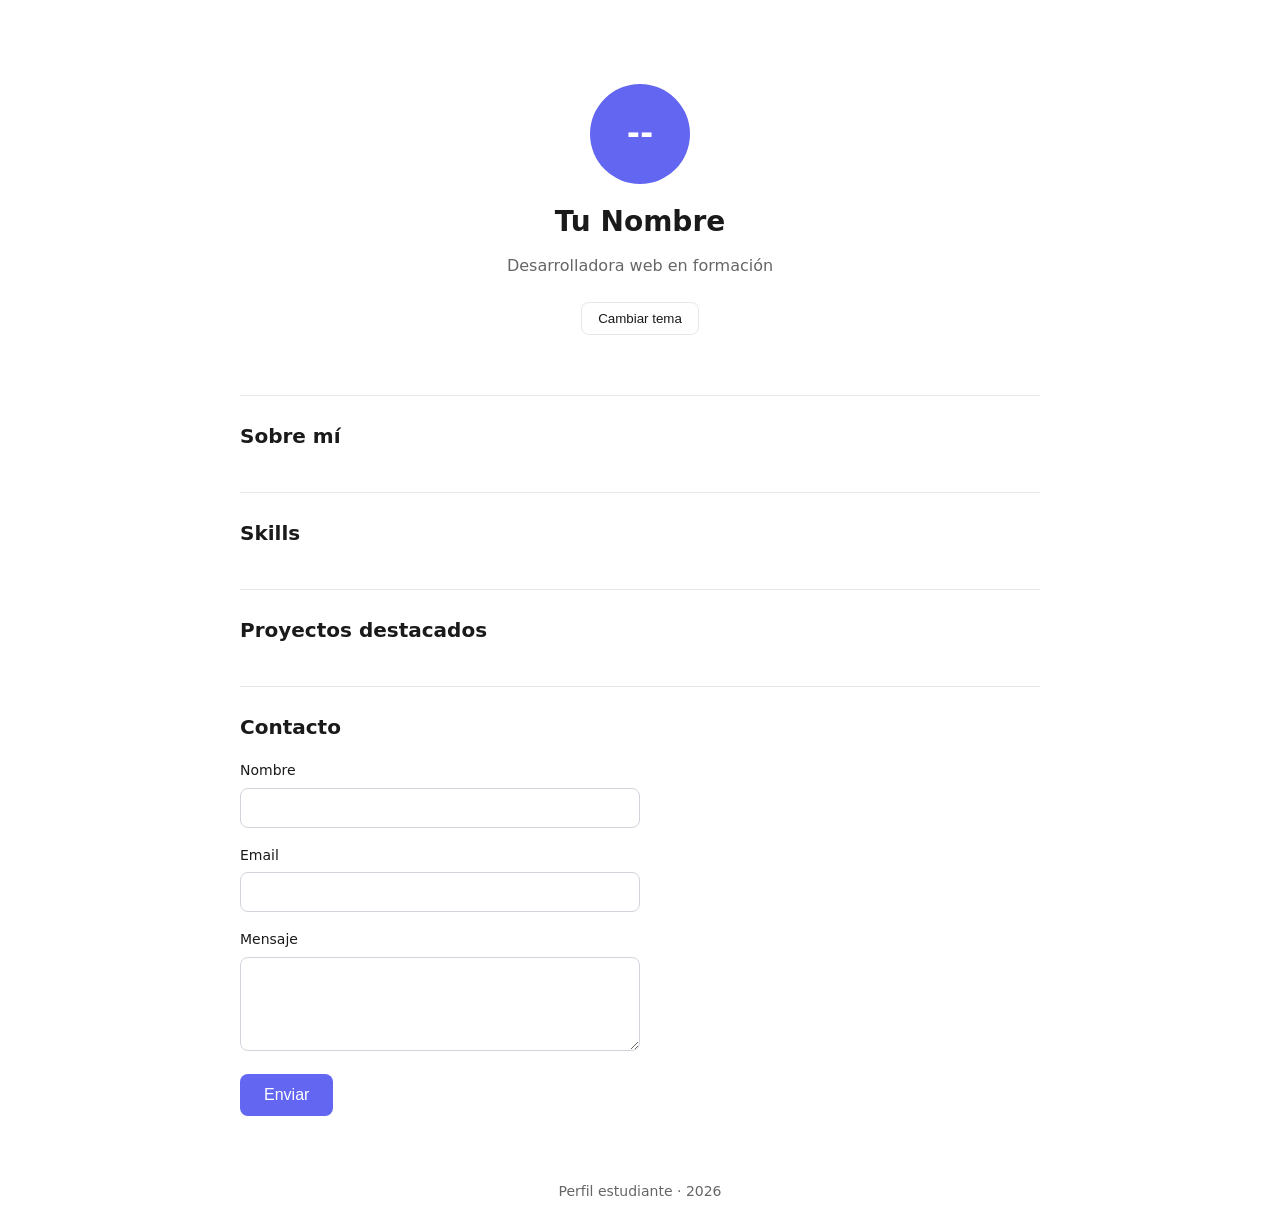
==== 1/index.html @ 9f33bd47 "Add initial HTML structure, CSS styles, and project specification for student profile" ====
<!DOCTYPE html>
<html lang="es">
<head>
    <meta charset="UTF-8">
    <meta name="viewport" content="width=device-width, initial-scale=1.0">
    <title>Mi Perfil</title>
    <link rel="stylesheet" href="styles.css">
</head>
<body>
    <header class="header">
        <div class="header__avatar" id="avatar">--</div>
        <h1 class="header__nombre">Tu Nombre</h1>
        <p class="header__titulo">Desarrolladora web en formación</p>
        <button class="btn-tema" id="btn-tema" aria-label="Cambiar tema">Cambiar tema</button>
    </header>

    <main class="main">
        <section class="seccion" id="sobre-mi">
            <h2 class="seccion__titulo">Sobre mí</h2>
            <div class="sobre-mi__contenido"></div>
        </section>

        <section class="seccion" id="skills">
            <h2 class="seccion__titulo">Skills</h2>
            <div class="skills__lista" id="skills-lista"></div>
        </section>

        <section class="seccion" id="proyectos">
            <h2 class="seccion__titulo">Proyectos destacados</h2>
            <div class="proyectos__grid" id="proyectos-grid"></div>
        </section>

        <section class="seccion" id="contacto">
            <h2 class="seccion__titulo">Contacto</h2>
            <form class="form-contacto" id="form-contacto">
                <div class="form-group">
                    <label for="nombre">Nombre</label>
                    <input type="text" id="nombre" name="nombre" required>
                </div>
                <div class="form-group">
                    <label for="email">Email</label>
                    <input type="email" id="email" name="email" required>
                </div>
                <div class="form-group">
                    <label for="mensaje">Mensaje</label>
                    <textarea id="mensaje" name="mensaje" rows="4" required></textarea>
                </div>
                <button type="submit" class="btn-enviar">Enviar</button>
            </form>
        </section>
    </main>

    <footer class="footer">
        <p>Perfil estudiante · 2026</p>
    </footer>

    <script src="app.js"></script>
</body>
</html>
---- 1/styles.css ----
/* ============================================
   CSS AVANZADO — GUÍA PEDAGÓGICA
   ============================================

   TEMAS CUBIERTOS:
   1. Variables CSS (Custom Properties)
   2. Selectores de atributos
   3. Flexbox y Grid
   4. Media queries y responsive
   5. Transiciones
   6. Pseudoclases (:hover, :focus)
   7. Box model y box-sizing
   8. Specificidad

   ============================================ */

/* --------------------------------------------
   1. VARIABLES CSS (Custom Properties)
   --------------------------------------------
   Las variables CSS permiten almacenar valores que se reutilizan en todo el archivo.
   Se definen con --nombre y se usan con var(--nombre).
   Beneficio: cambiar el tema completo cambiando solo los valores en :root.
*/
:root {
    /* Colores del tema claro */
    --color-fondo: #ffffff;
    --color-texto: #1a1a1a;
    --color-secundario: #666666;
    --color-acento: #6366f1;
    --color-acento-hover: #4f46e5;
    --color-borde: #e5e7eb;
    --color-card: #f9fafb;

    /* Inputs tienen fondo y borde separados para funcionar bien en ambos temas */
    --color-input-bg: #ffffff;
    --color-input-border: #d1d5db;

    /* Espaciado base (los múltiplos de 8px son estándar en diseño) */
    --espaciado: 16px;

    /* Sombras para dar profundidad */
    --sombra: 0 1px 3px rgba(0,0,0,0.1);
    --sombra-hover: 0 4px 6px rgba(0,0,0,0.1);

    /* Border radius unificado */
    --radio: 8px;

    /* Contenedor máximo para mantener legible el contenido */
    --max-width: 800px;
}

/* Selector de atributo: aplica estilos cuando body tiene data-tema="dark"
   Así podemos tener múltiples temas sin duplicar código */
[data-tema="dark"] {
    --color-fondo: #1a1a1a;
    --color-texto: #f3f4f6;
    --color-secundario: #9ca3af;
    --color-acento: #818cf8;
    --color-acento-hover: #6366f1;
    --color-borde: #374151;
    --color-card: #262626;
    --color-input-bg: #262626;
    --color-input-border: #4b5563;
}

/* --------------------------------------------
   2. RESET BÁSICO
   --------------------------------------------
   Diferentes navegadores aplican márgenes y paddings por defecto.
   El reset elimina estas inconsistencias para tener control total.
*/
* {
    margin: 0;
    padding: 0;
}

/* box-sizing: border-box significa que padding y border se incluyen
   en el width/height total. Sin esto, un div de 100px con padding de 10px
   mediría 120px de ancho, complicando los cálculos de layout. */
* {
    box-sizing: border-box;
}

/* --------------------------------------------
   3. ESTILOS BASE DEL BODY
   --------------------------------------------
   font-family: system-ui usa la fuente del sistema operativo (más rápida que descargar fuentes).
   -apple-system es para Safari en iOS/Mac.
*/
body {
    font-family: system-ui, -apple-system, sans-serif;
    background-color: var(--color-fondo);
    color: var(--color-texto);
    line-height: 1.6;
    padding: var(--espaciado);
}

/* --------------------------------------------
   4. LAYOUT DEL HEADER
   --------------------------------------------
   Centrar el contenido es común: margin: 0 auto con width o max-width.
   margin: 0 auto (vertical) (horizontal)
*/
.header {
    max-width: var(--max-width);
    margin: 0 auto;
    text-align: center;
    padding: 40px 0;
}

/* Avatar circular usando border-radius: 50%
   Flexbox para centrar el contenido (la inicial) dentro del círculo.
   display: flex activa flexbox en el contenedor.
   align-items: center centra verticalmente.
   justify-content: center centra horizontalmente.
*/
.header__avatar {
    width: 100px;
    height: 100px;
    background-color: var(--color-acento);
    color: #ffffff;
    border-radius: 50%;
    display: flex;
    align-items: center;
    justify-content: center;
    font-size: 2rem;
    font-weight: 700;
    margin: 0 auto 16px;
}

/* BEM naming: Bloque__Elemento--Modificador
   Esto evita conflictos de especificidad y hace el código predecible. */
.header__nombre {
    font-size: 1.75rem;
    margin-bottom: 8px;
}

.header__titulo {
    color: var(--color-secundario);
    margin-bottom: 24px;
}

/* --------------------------------------------
   5. BOTÓN CAMBIAR TEMA
   --------------------------------------------
   transition: declara qué propiedad cambia y cuánto tarda.
   Aquí: border-color cambia en 0.2 segundos con ease por defecto.
*/
.btn-tema {
    background: none;
    border: 1px solid var(--color-borde);
    color: var(--color-texto);
    padding: 8px 16px;
    border-radius: var(--radio);
    cursor: pointer;
    transition: border-color 0.2s;
}

/* Pseudoclase :hover: se activa cuando el usuario pasa el mouse */
.btn-tema:hover {
    border-color: var(--color-acento);
}

/* --------------------------------------------
   6. MAIN Y SECCIONES
   --------------------------------------------
   El main envuelve el contenido principal. Cada sección tiene un borde superior
   para separarlas visualmente (excepto la primera, visible por herencia del padre).
*/
.main {
    max-width: var(--max-width);
    margin: 0 auto;
}

.seccion {
    padding: 24px 0;
    border-top: 1px solid var(--color-borde);
}

.seccion__titulo {
    font-size: 1.25rem;
    margin-bottom: 16px;
}

/* --------------------------------------------
   7. SKILLS — CHIP STYLE
   --------------------------------------------
   display: flex con flex-wrap: wrap permite que los chips salten a nueva línea
   cuando no caben en el ancho disponible.
   gap: 8px define espacio uniforme entre chips (row y column).
*/
.skills__lista {
    display: flex;
    flex-wrap: wrap;
    gap: 8px;
}

.skill-chip {
    background-color: var(--color-card);
    border: 1px solid var(--color-borde);
    color: var(--color-texto);
    padding: 6px 14px;
    border-radius: 20px;
    font-size: 0.875rem;
}

/* --------------------------------------------
   8. PROYECTOS — GRID DE TARJETAS
   --------------------------------------------
   CSS Grid con gap para espaciado automático entre items.
   En mobile: una columna (default).
   En tablet/desktop: se overridhea con grid-template-columns.
*/
.proyectos__grid {
    display: grid;
    gap: 16px;
}

.tarjeta {
    background-color: var(--color-card);
    border: 1px solid var(--color-borde);
    border-radius: var(--radio);
    padding: 20px;
    /* Transición suave al hacer hover */
    transition: box-shadow 0.2s;
}

/* Elevación al pasar mouse sobre la tarjeta */
.tarjeta:hover {
    box-shadow: var(--sombra-hover);
}

.tarjeta__titulo {
    font-size: 1rem;
    margin-bottom: 8px;
}

.tarjeta__descripcion {
    color: var(--color-secundario);
    font-size: 0.875rem;
    margin-bottom: 12px;
}

/* Links sin subrayado por defecto, con hoverunderline */
.tarjeta__link {
    color: var(--color-acento);
    text-decoration: none;
    font-size: 0.875rem;
}

.tarjeta__link:hover {
    text-decoration: underline;
}

/* --------------------------------------------
   9. FORMULARIO DE CONTACTO
   --------------------------------------------
   Inputs de ancho completo (width: 100%).
   focus: outline: none + border-color para feedback visual sin outline default.
*/
.form-contacto {
    max-width: 400px;
}

.form-group {
    margin-bottom: 16px;
}

.form-group label {
    display: block;
    font-size: 0.875rem;
    margin-bottom: 6px;
}

/* Inputs y textareas comparten estilos (separador para múltiples selectores) */
.form-group input,
.form-group textarea {
    width: 100%;
    padding: 10px 12px;
    border: 1px solid var(--color-input-border);
    border-radius: var(--radio);
    background-color: var(--color-input-bg);
    color: var(--color-texto);
    font-size: 1rem;
}

/* :focus se activa al hacer click o tab a un input */
.form-group input:focus,
.form-group textarea:focus {
    outline: none;
    border-color: var(--color-acento);
}

/* Botón con color de acento que cambia al hover */
.btn-enviar {
    background-color: var(--color-acento);
    color: #ffffff;
    border: none;
    padding: 12px 24px;
    border-radius: var(--radio);
    cursor: pointer;
    font-size: 1rem;
    transition: background-color 0.2s;
}

.btn-enviar:hover {
    background-color: var(--color-acento-hover);
}

/* --------------------------------------------
   10. FOOTER
   -------------------------------------------- */
.footer {
    max-width: var(--max-width);
    margin: 40px auto 0;
    text-align: center;
    color: var(--color-secundario);
    font-size: 0.875rem;
}

/* --------------------------------------------
   11. MEDIA QUERIES — RESPONSIVE
   --------------------------------------------
   Mobile first: los estilos base son para móvil.
   Solo se añade código adicional para pantallas más grandes.

   @media (min-width: X) = "cuando la pantalla tenga AL MENOS X px de ancho"
   Esto es "min-width" no "max-width" porque estamos yendo de pequeño a grande.
*/
@media (min-width: 768px) {
    /* Tablet: 2 columnas de proyectos */
    .proyectos__grid {
        grid-template-columns: repeat(2, 1fr);
    }
}

@media (min-width: 1024px) {
    /* Desktop: aumentar espaciado base */
    :root {
        --espaciado: 24px;
    }

    .header {
        padding: 60px 0;
    }
}

/* --------------------------------------------
   CONCEPTOS CLAVE PARA RECORDAR
   --------------------------------------------

   1. VARIABLES: Cambian valores en un lugar, afectan a todo el documento.

   2. BEM: .bloque__elemento--modificador
      - Bloque: componente independiente (tarjeta)
      - Elemento: parte del bloque (tarjeta__titulo)
      - Modificador: variante del bloque (tarjeta--destacada)

   3. FLEXBOX: Para layouts de una dimensión (fila O columna).
      display: flex
      justify-content: eje principal
      align-items: eje secundario
      flex-wrap: wrap para multivínea

   4. GRID: Para layouts de dos dimensiones (filas Y columnas).
      display: grid
      grid-template-columns: repeat(n, 1fr)
      gap: Xpx

   5. MEDIA QUERIES: Mobile first = añadir complejidad al agrandar pantalla.
      @media (min-width: X) { }

   6. TRANSICIONES: Solo animan propiedades que cambian de valor.
      transition: propiedad duración;

   7. BOX-SIZING: border-box hace que padding/border se incluyan en el width.
      Aplicar a * {}
*/
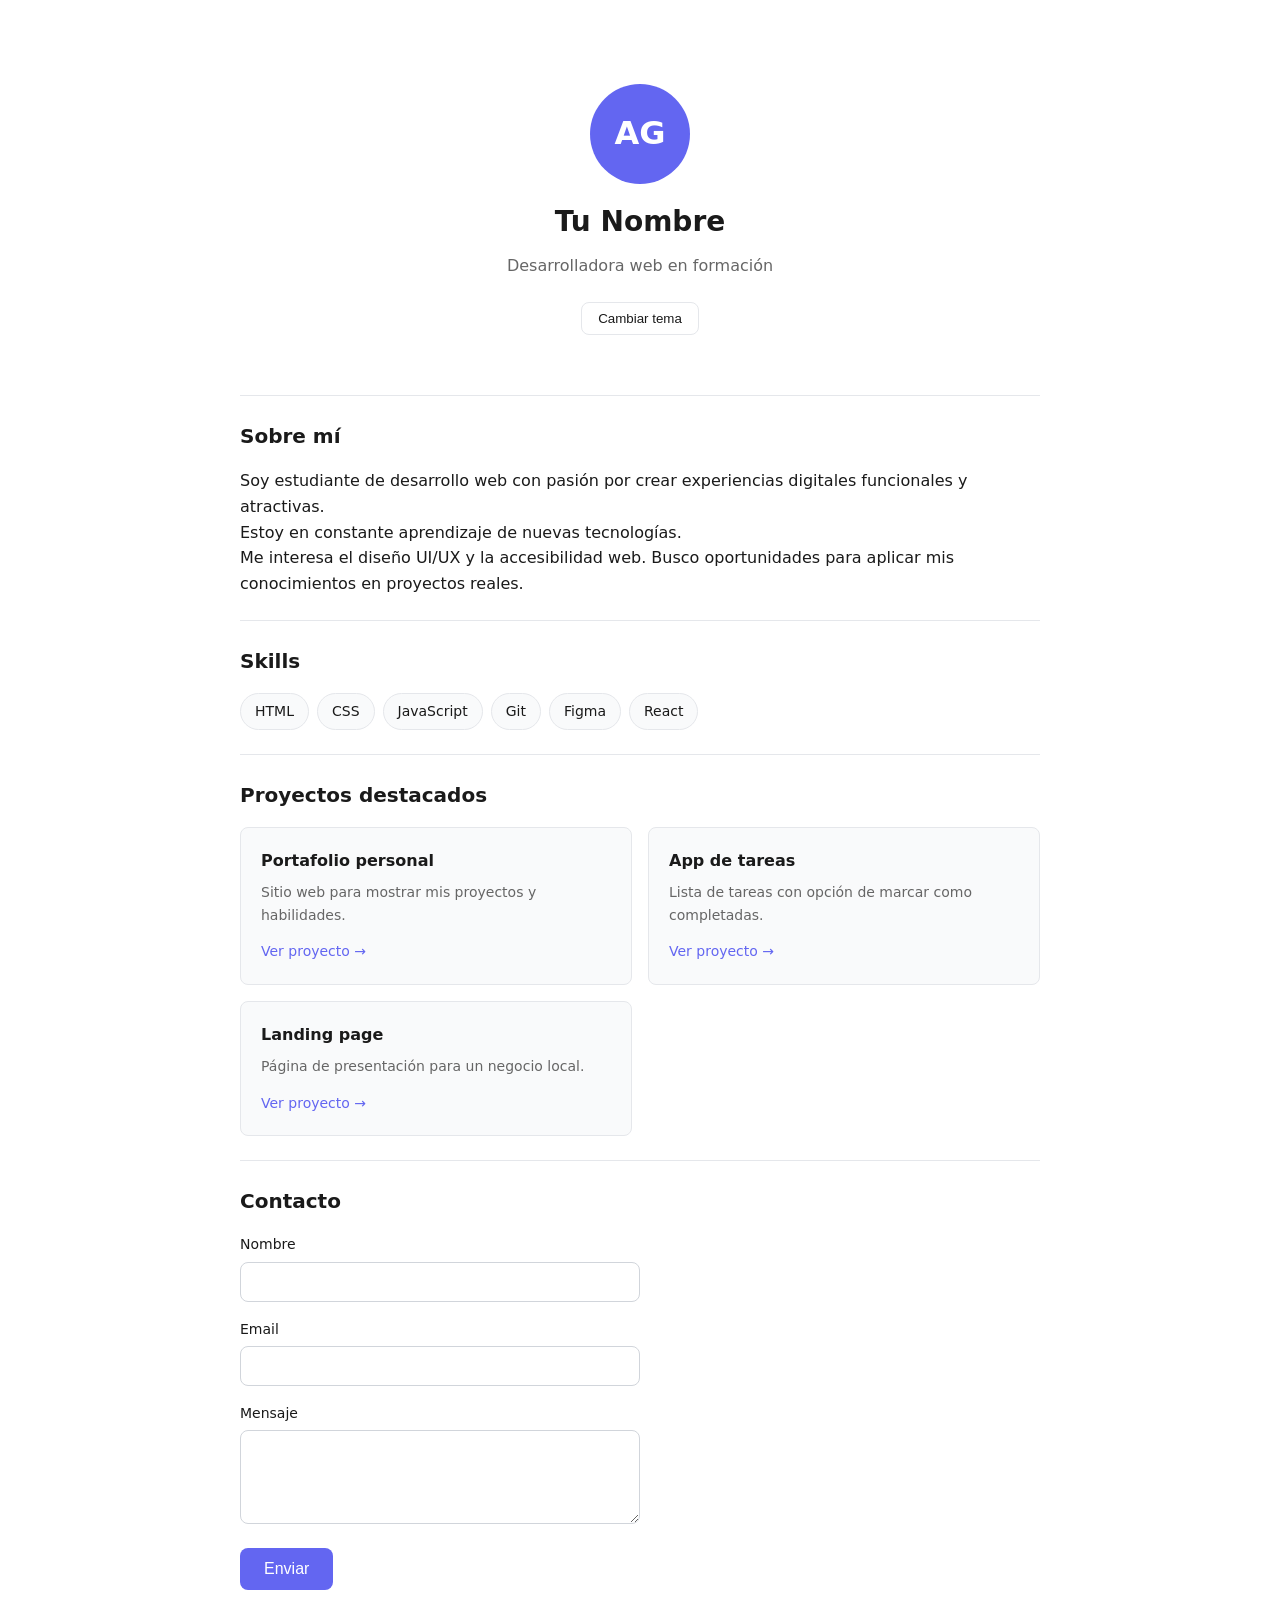
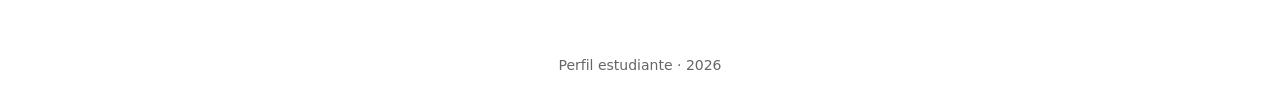
==== commit 34a730a2: "Cambio del titulo de la pagina principal" ====
--- a/1/index.html
+++ b/1/index.html
@@ -3,7 +3,7 @@
 <head>
     <meta charset="UTF-8">
     <meta name="viewport" content="width=device-width, initial-scale=1.0">
-    <title>Mi Perfil</title>
+    <title>Mi Perfil - Demo Git</title>
     <link rel="stylesheet" href="styles.css">
 </head>
 <body>
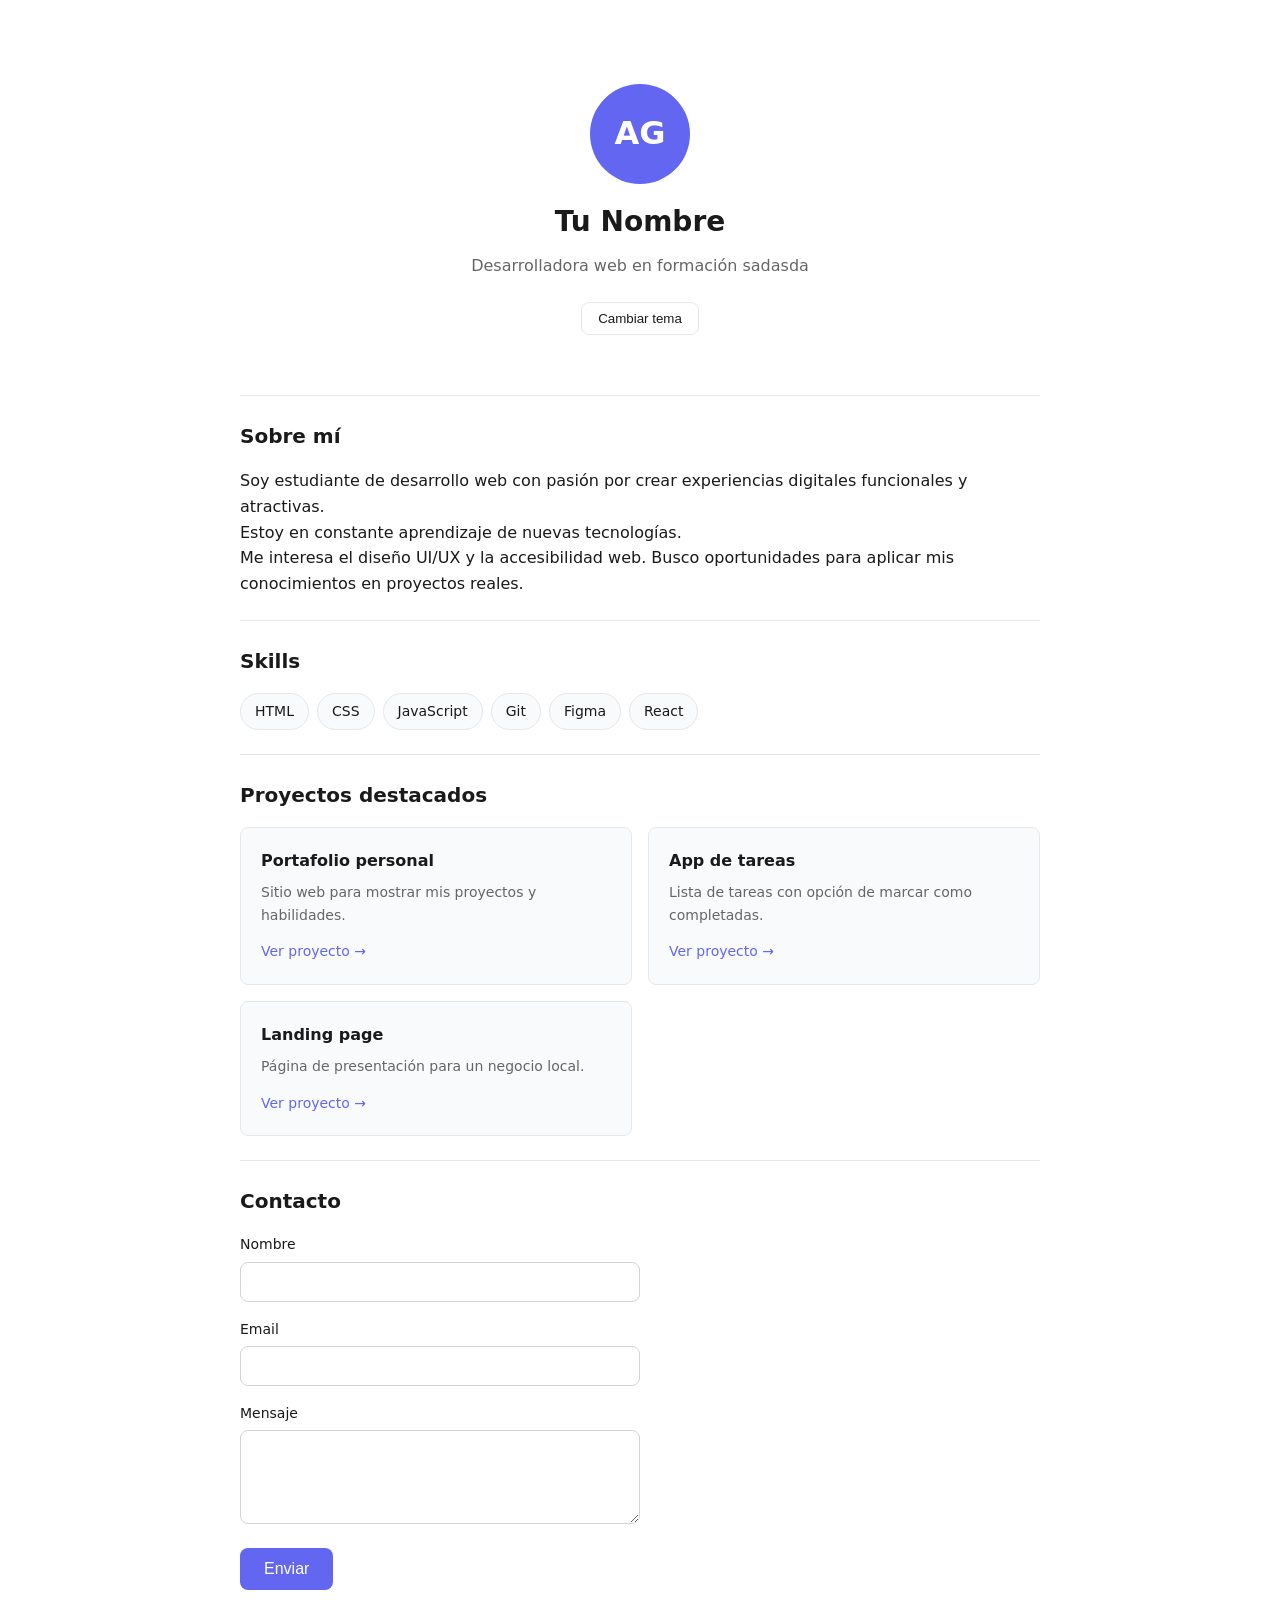
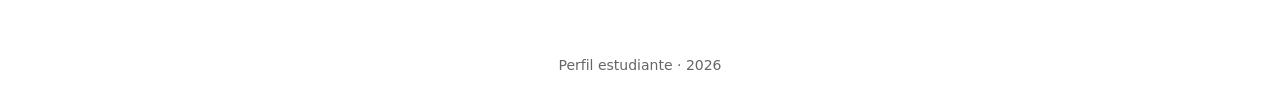
==== commit 64a98eac: "Resumen pedagogico sobre el contenido del proyecto" ====
--- a/1/index.html
+++ b/1/index.html
@@ -10,7 +10,7 @@
     <header class="header">
         <div class="header__avatar" id="avatar">--</div>
         <h1 class="header__nombre">Tu Nombre</h1>
-        <p class="header__titulo">Desarrolladora web en formación</p>
+        <p class="header__titulo">Desarrolladora web en formación sadasda </p>
         <button class="btn-tema" id="btn-tema" aria-label="Cambiar tema">Cambiar tema</button>
     </header>
 
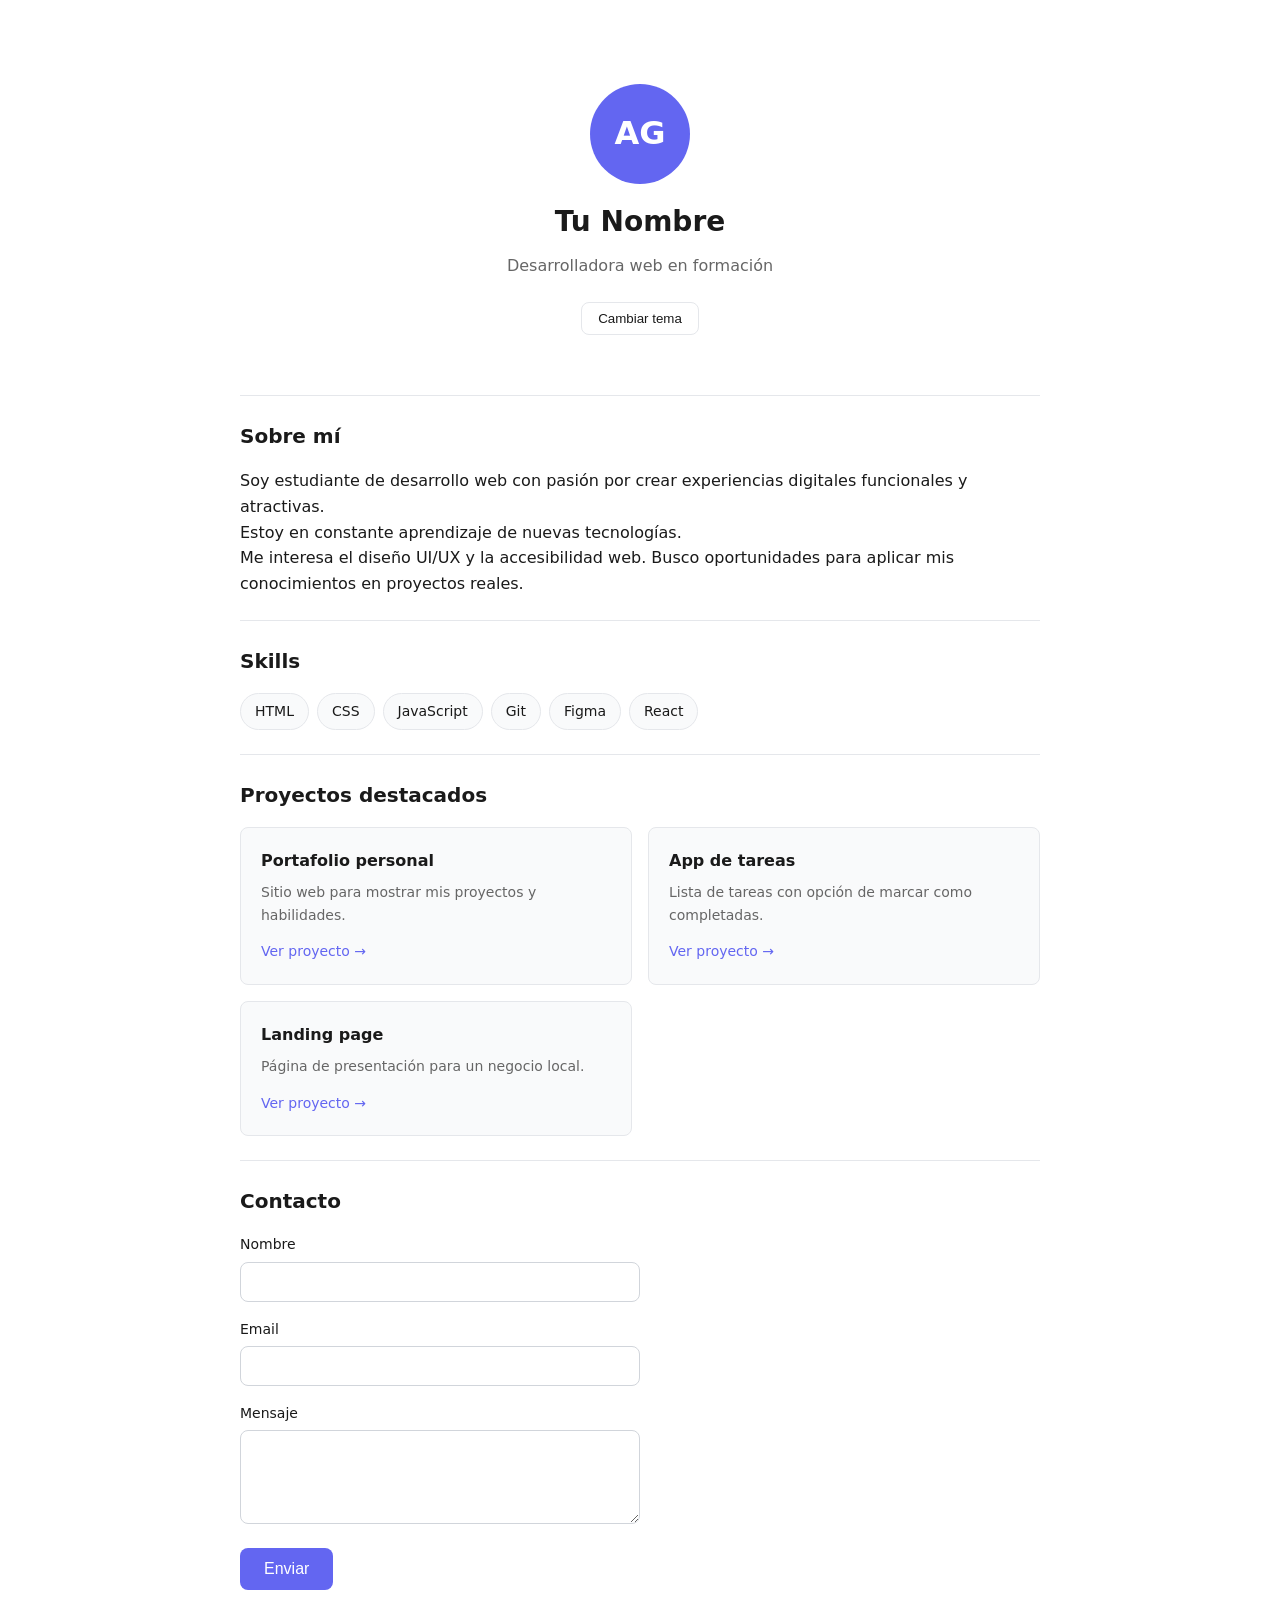
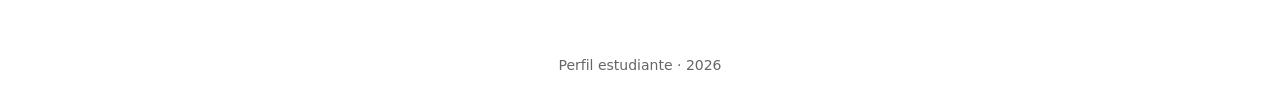
==== commit 038fe31c: "Mis cambios locales antes del pull" ====
--- a/1/index.html
+++ b/1/index.html
@@ -10,12 +10,12 @@
     <header class="header">
         <div class="header__avatar" id="avatar">--</div>
         <h1 class="header__nombre">Tu Nombre</h1>
-        <p class="header__titulo">Desarrolladora web en formación sadasda </p>
+        <p class="header__titulo">Desarrolladora web en formación</p>
         <button class="btn-tema" id="btn-tema" aria-label="Cambiar tema">Cambiar tema</button>
     </header>
 
     <main class="main">
-        <section class="seccion" id="sobre-mi">
+        <section class="seccion" id="sobre-mi pagina">
             <h2 class="seccion__titulo">Sobre mí</h2>
             <div class="sobre-mi__contenido"></div>
         </section>
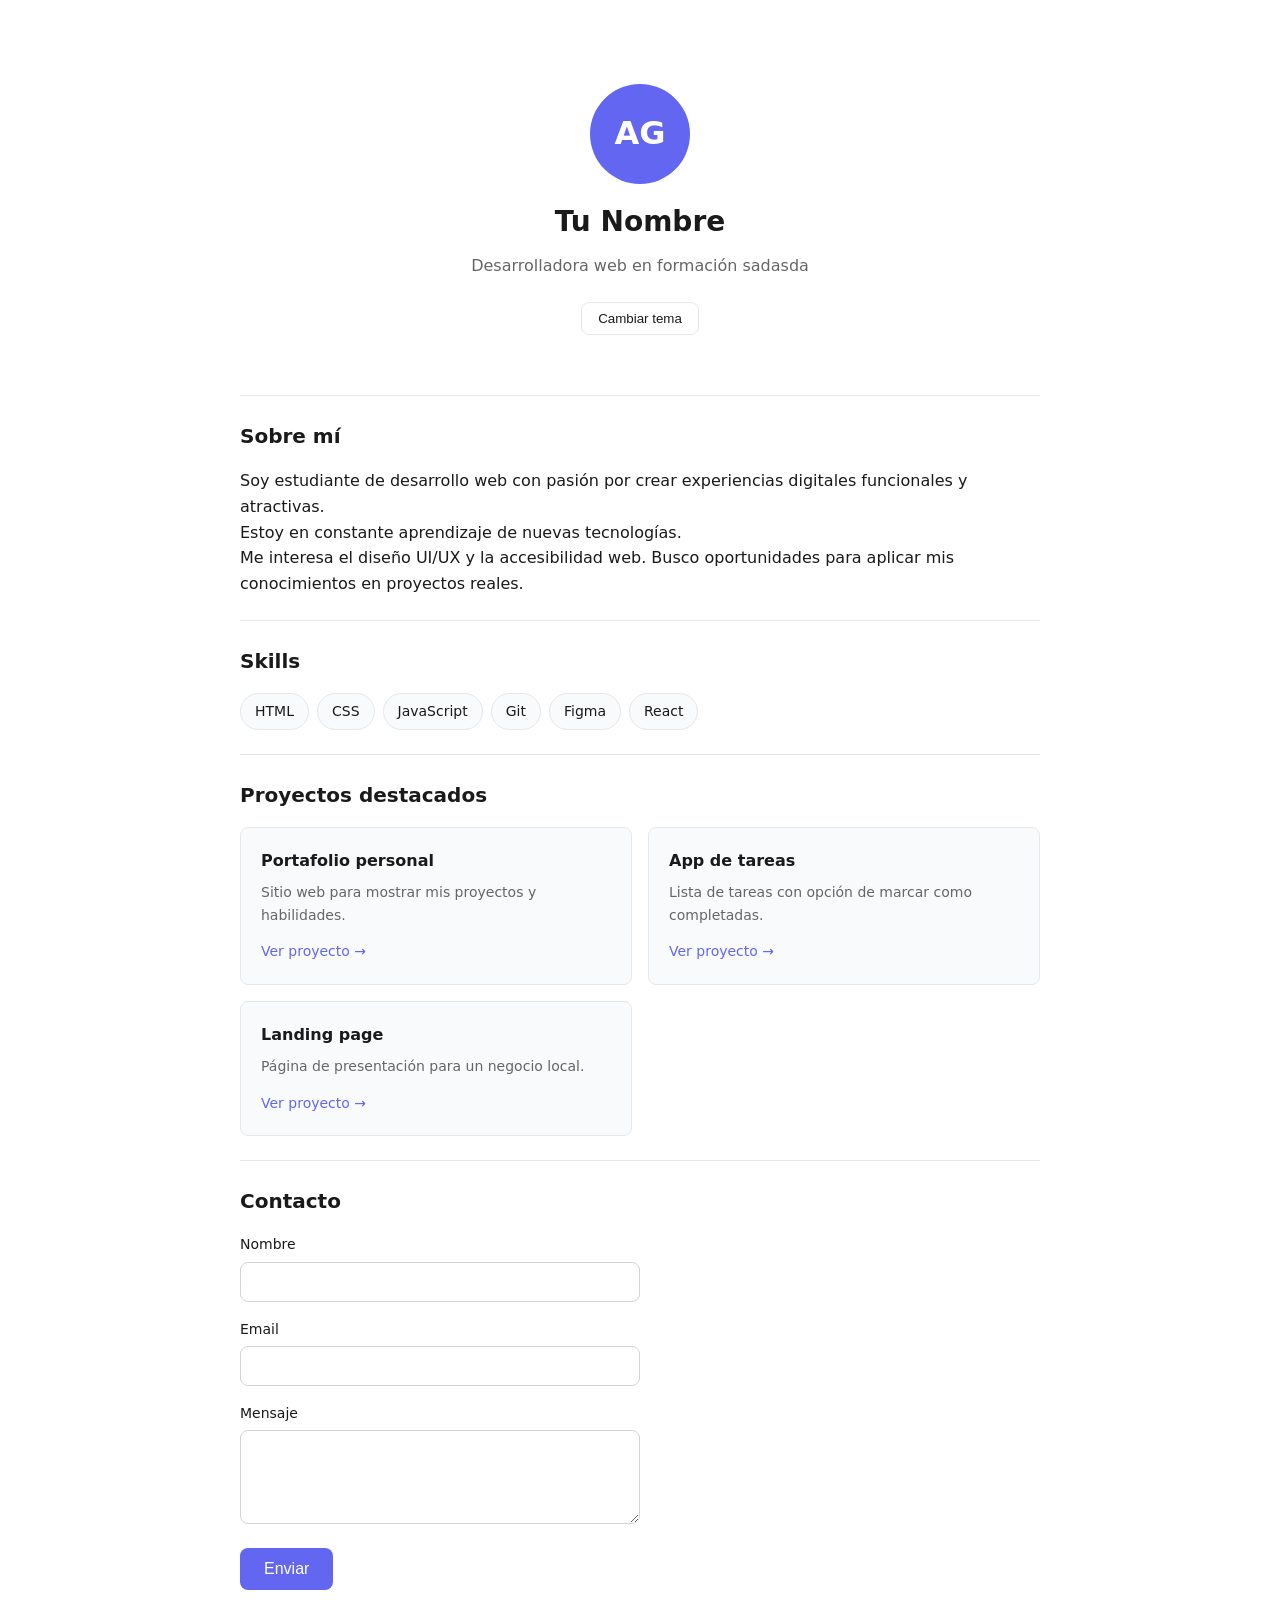
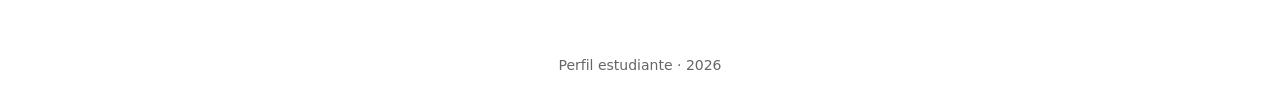
==== commit add4166f: "Merge branch 'main' of https://github.com/cg-sitiouno/experiments" ====
--- a/1/index.html
+++ b/1/index.html
@@ -10,7 +10,7 @@
     <header class="header">
         <div class="header__avatar" id="avatar">--</div>
         <h1 class="header__nombre">Tu Nombre</h1>
-        <p class="header__titulo">Desarrolladora web en formación</p>
+        <p class="header__titulo">Desarrolladora web en formación sadasda </p>
         <button class="btn-tema" id="btn-tema" aria-label="Cambiar tema">Cambiar tema</button>
     </header>
 
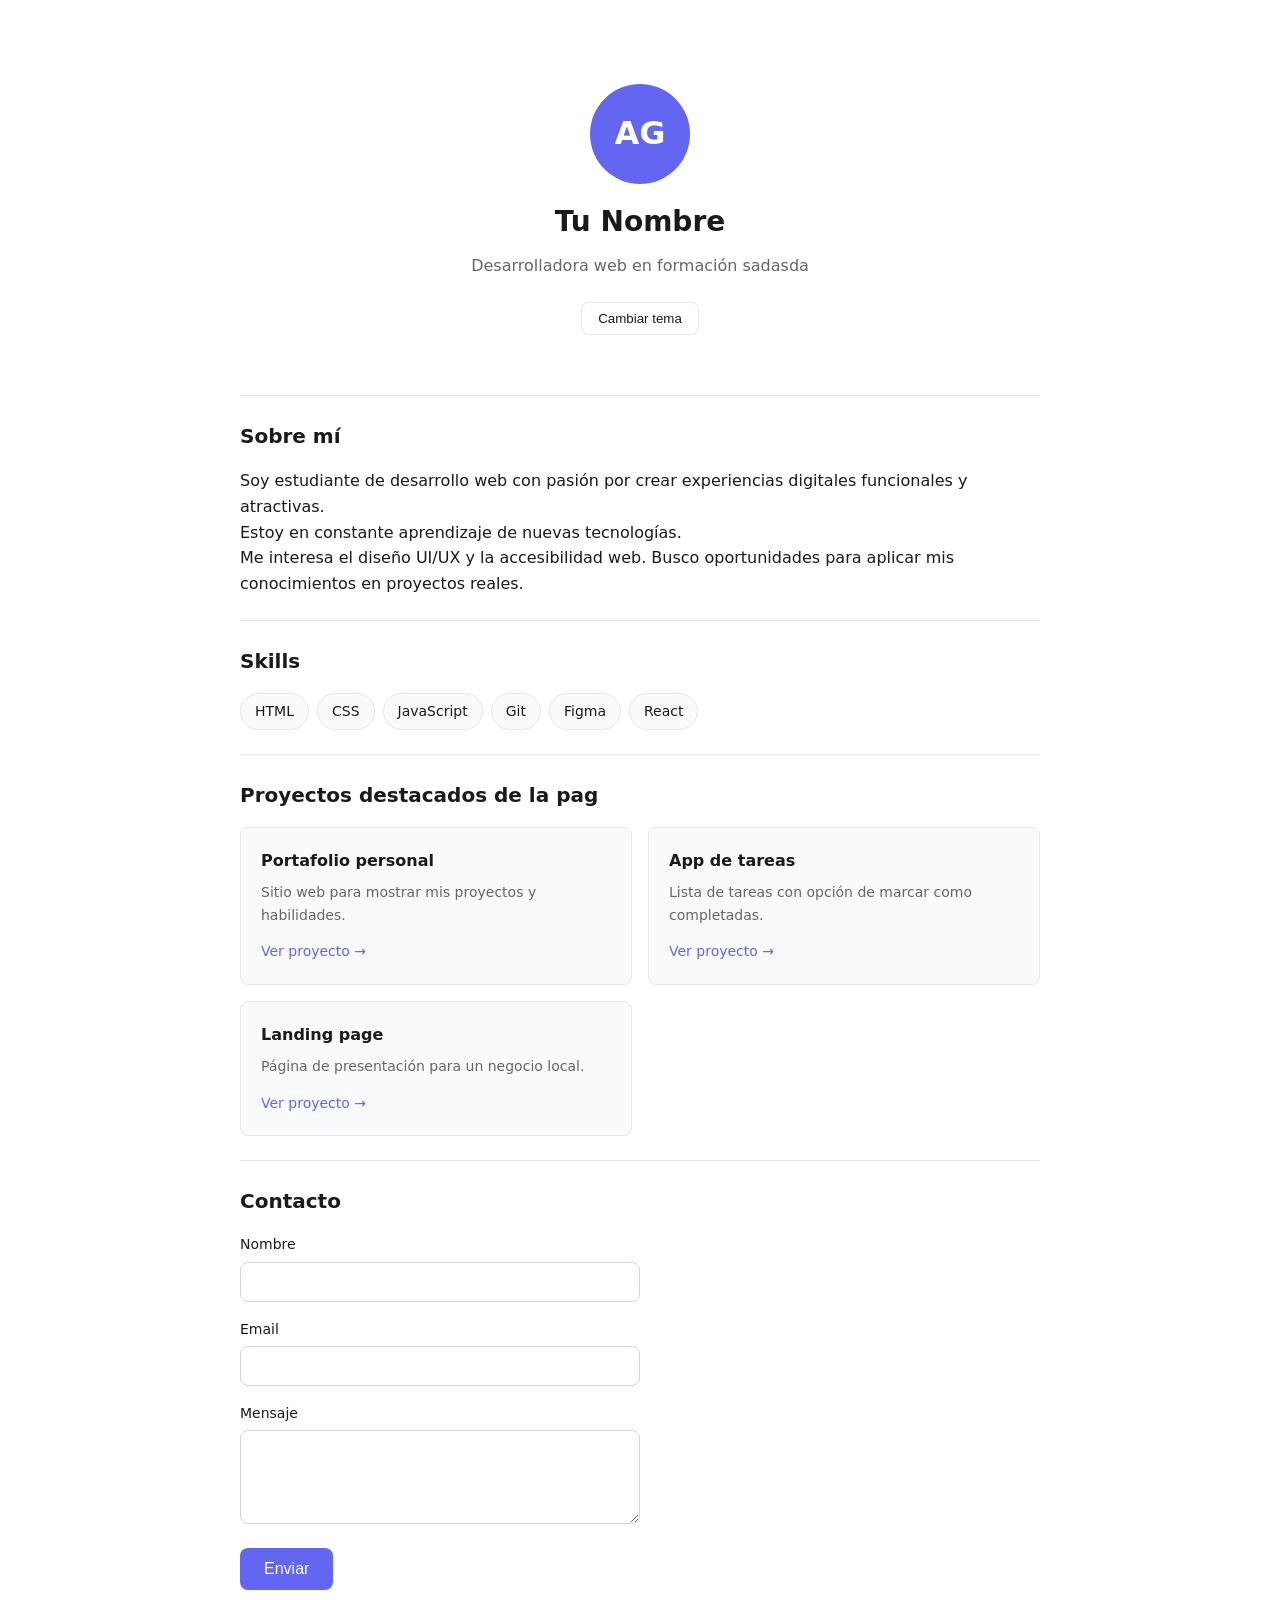
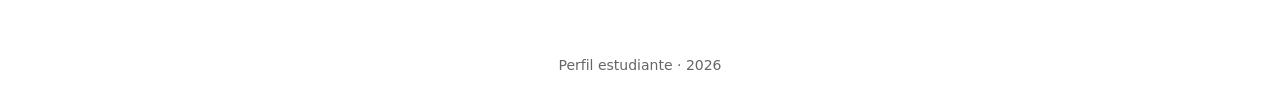
==== commit 13608466: "Ajustes en el formulario del index" ====
--- a/1/index.html
+++ b/1/index.html
@@ -26,7 +26,7 @@
         </section>
 
         <section class="seccion" id="proyectos">
-            <h2 class="seccion__titulo">Proyectos destacados</h2>
+            <h2 class="seccion__titulo">Proyectos destacados de la pag</h2>
             <div class="proyectos__grid" id="proyectos-grid"></div>
         </section>
 
